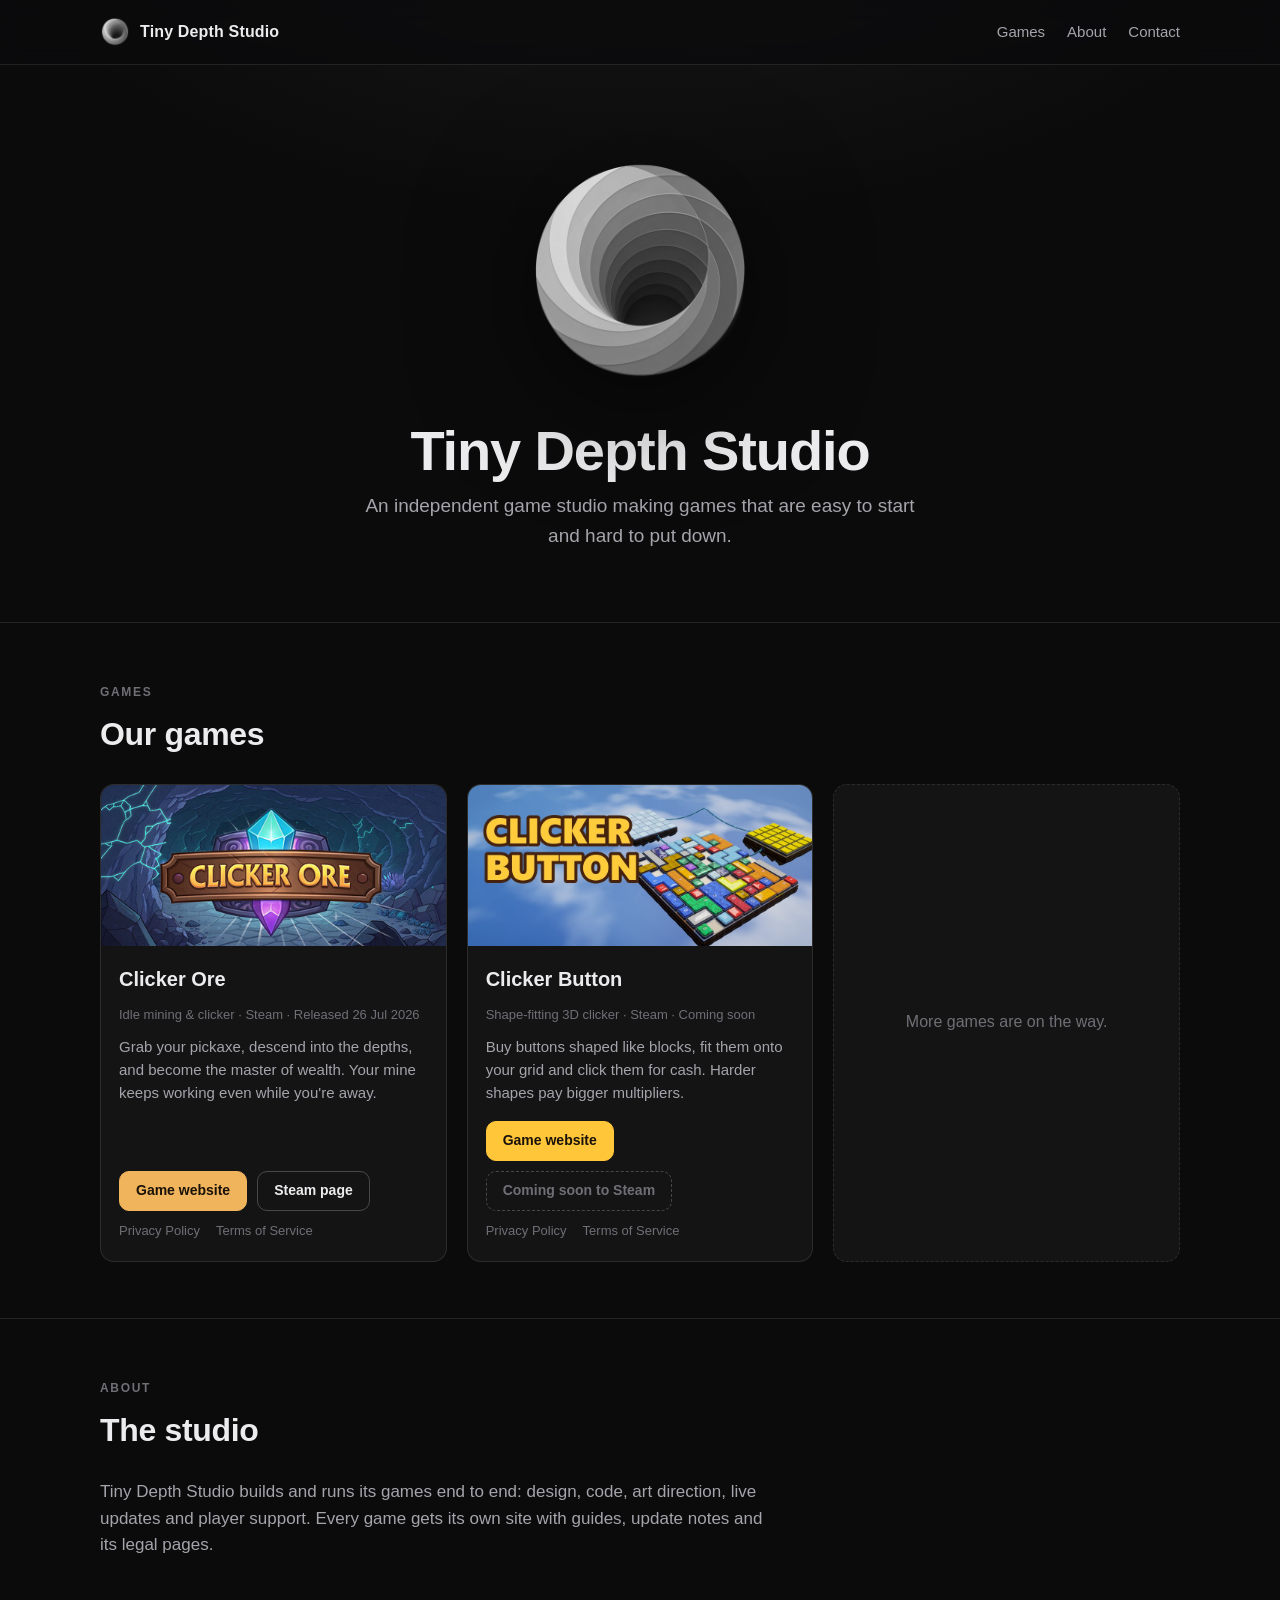
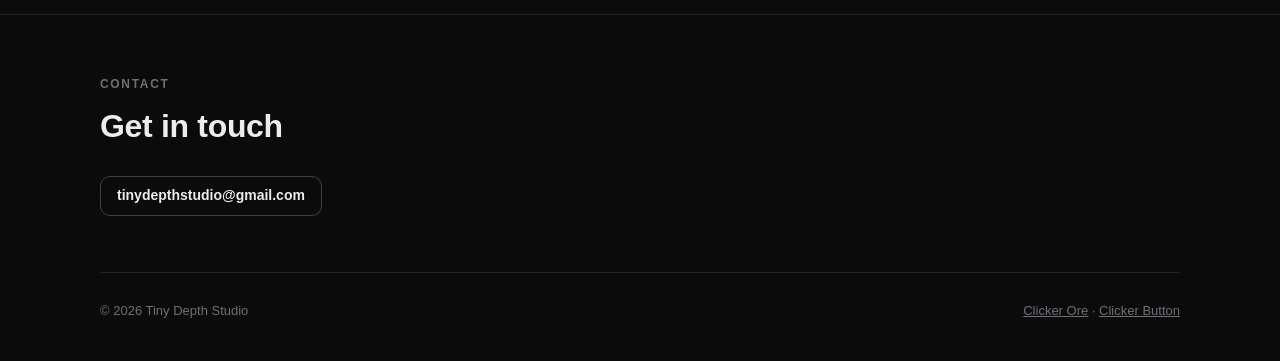
==== index.html @ be258fbb "Initial public version Co-Authored-By: Claude Opus 5.5 <noreply@anthropic.com>" ====
<!DOCTYPE html>
<html lang="en">
<head>
<meta charset="utf-8">
<meta http-equiv="Content-Security-Policy" content="default-src 'none'; img-src 'self'; style-src 'self'; base-uri 'none'; form-action 'none'; upgrade-insecure-requests">
<meta name="referrer" content="strict-origin-when-cross-origin">
<title>Tiny Depth Studio</title>
<meta name="viewport" content="width=device-width, initial-scale=1">
<meta name="description" content="Tiny Depth Studio is an independent game studio. Home of Clicker Ore and Clicker Button.">
<meta property="og:title" content="Tiny Depth Studio">
<meta property="og:description" content="Tiny Depth Studio is an independent game studio. Home of Clicker Ore and Clicker Button.">
<meta property="og:image" content="https://tiny-depth-studio.github.io/assets/logo.png">
<meta property="og:type" content="website">
<link rel="canonical" href="https://tiny-depth-studio.github.io/">
<link rel="icon" type="image/png" href="assets/favicon.png">
<link rel="apple-touch-icon" href="assets/apple-touch-icon.png">
<link rel="stylesheet" href="assets/site.css">
</head>
<body>

<header class="top">
  <div class="wrap">
    <a class="brand" href=""><img src="assets/logo.png" alt=""><span>Tiny Depth Studio</span></a>
    <nav class="links">
      <a href="#games">Games</a>
      <a href="#about">About</a>
      <a href="#contact">Contact</a>
    </nav>
  </div>
</header>

<main>
  <section class="hero wrap">
    <img src="assets/logo.png" alt="Tiny Depth Studio logo">
    <h1>Tiny Depth Studio</h1>
    <p>An independent game studio making games that are easy to start and hard to put down.</p>
  </section>

  <section class="block" id="games">
    <div class="wrap">
      <span class="kicker">Games</span>
      <h2>Our games</h2>
      <div class="games">
        <article class="game clicker-ore">
          <a href="https://tiny-depth-studio.github.io/Clicker-Ore-Legal/"><img src="assets/games/clicker-ore/header.jpg" alt="Clicker Ore" width="460" height="215" loading="lazy"></a>
          <div class="body">
            <h3>Clicker Ore</h3>
            <span class="meta">Idle mining &amp; clicker · Steam · Released 26 Jul 2026</span>
            <p>Grab your pickaxe, descend into the depths, and become the master of wealth. Your mine keeps working even while you&#x27;re away.</p>
            <div class="actions">
              <a class="btn primary" href="https://tiny-depth-studio.github.io/Clicker-Ore-Legal/">Game website</a>
              <a class="btn" href="https://store.steampowered.com/app/3810540/">Steam page</a>
            </div>
            <div class="legal">
              <a href="https://tiny-depth-studio.github.io/Clicker-Ore-Legal/privacy-policy.html">Privacy Policy</a>
              <a href="https://tiny-depth-studio.github.io/Clicker-Ore-Legal/terms-of-service.html">Terms of Service</a>
            </div>
          </div>
        </article>
        <article class="game clicker-button">
          <a href="https://tiny-depth-studio.github.io/Clicker-Button-Legal/"><img src="assets/games/clicker-button/header.jpg" alt="Clicker Button" width="460" height="215" loading="lazy"></a>
          <div class="body">
            <h3>Clicker Button</h3>
            <span class="meta">Shape-fitting 3D clicker · Steam · Coming soon</span>
            <p>Buy buttons shaped like blocks, fit them onto your grid and click them for cash. Harder shapes pay bigger multipliers.</p>
            <div class="actions">
              <a class="btn primary" href="https://tiny-depth-studio.github.io/Clicker-Button-Legal/">Game website</a>
              <span class="btn soon" aria-disabled="true">Coming soon to Steam</span>
            </div>
            <div class="legal">
              <a href="https://tiny-depth-studio.github.io/Clicker-Button-Legal/privacy-policy.html">Privacy Policy</a>
              <a href="https://tiny-depth-studio.github.io/Clicker-Button-Legal/terms-of-service.html">Terms of Service</a>
            </div>
          </div>
        </article>
        <div class="game soon">More games are on the way.</div>
      </div>
    </div>
  </section>

  <section class="block about" id="about">
    <div class="wrap">
      <span class="kicker">About</span>
      <h2>The studio</h2>
      <p>Tiny Depth Studio builds and runs its games end to end: design, code, art direction, live updates and player support. Every game gets its own site with guides, update notes and its legal pages.</p>
    </div>
  </section>

  <section class="block" id="contact">
    <div class="wrap">
      <span class="kicker">Contact</span>
      <h2>Get in touch</h2>
      <div class="contact-row">
        <a class="btn" href="mailto:tinydepthstudio@gmail.com">tinydepthstudio@gmail.com</a>
      </div>
    </div>
  </section>
</main>

<div class="wrap">
  <footer class="site">
    <span>© 2026 Tiny Depth Studio</span>
    <span class="footer-games"><a href="https://tiny-depth-studio.github.io/Clicker-Ore-Legal/">Clicker Ore</a> · <a href="https://tiny-depth-studio.github.io/Clicker-Button-Legal/">Clicker Button</a></span>
  </footer>
</div>

</body>
</html>
---- assets/site.css ----
:root {
  --bg: #0b0b0c;
  --bg-soft: #131315;
  --card: rgba(255, 255, 255, 0.04);
  --card-hover: rgba(255, 255, 255, 0.075);
  --text: #ececee;
  --text-dim: #a4a4ab;
  --text-faint: #6f6f76;
  --line: rgba(255, 255, 255, 0.10);
  --line-strong: rgba(255, 255, 255, 0.22);
  --accent: #d9d9de;
  --game-accent: #f0b45c;
  --font: ui-sans-serif, "Segoe UI Variable Display", "Segoe UI", Inter, Roboto, "Helvetica Neue", Arial, sans-serif;
}

* { box-sizing: border-box; }

html { scroll-behavior: smooth; }

body {
  margin: 0;
  background:
    radial-gradient(1200px 700px at 50% -10%, rgba(255, 255, 255, 0.07), transparent 60%),
    var(--bg);
  color: var(--text);
  font-family: var(--font);
  line-height: 1.55;
  -webkit-font-smoothing: antialiased;
}

a { color: inherit; }

.wrap { width: min(1080px, 100% - 32px); margin: 0 auto; }

header.top {
  position: sticky;
  top: 0;
  z-index: 10;
  backdrop-filter: blur(10px);
  background: rgba(11, 11, 12, 0.72);
  border-bottom: 1px solid var(--line);
}

header.top .wrap {
  display: flex;
  align-items: center;
  justify-content: space-between;
  gap: 16px;
  height: 64px;
}

.brand {
  display: flex;
  align-items: center;
  gap: 10px;
  text-decoration: none;
  font-weight: 650;
  letter-spacing: 0.01em;
}

.brand img { width: 30px; height: 30px; }

nav.links { display: flex; gap: 22px; font-size: 15px; }

nav.links a { text-decoration: none; color: var(--text-dim); }

nav.links a:hover { color: var(--text); }

.hero {
  display: grid;
  justify-items: center;
  text-align: center;
  padding: 88px 0 72px;
}

.hero img {
  width: min(240px, 56vw);
  height: auto;
  filter: drop-shadow(0 24px 60px rgba(0, 0, 0, 0.6));
}

.hero h1 {
  margin: 28px 0 10px;
  font-size: clamp(34px, 6vw, 56px);
  line-height: 1.08;
  letter-spacing: -0.02em;
}

.hero p {
  margin: 0;
  max-width: 560px;
  color: var(--text-dim);
  font-size: clamp(16px, 2.2vw, 19px);
}

.block { padding: 56px 0; border-top: 1px solid var(--line); }

.kicker {
  display: inline-block;
  font-size: 12px;
  font-weight: 650;
  letter-spacing: 0.14em;
  text-transform: uppercase;
  color: var(--text-faint);
}

.block h2 { margin: 6px 0 24px; font-size: clamp(24px, 3.4vw, 32px); letter-spacing: -0.01em; }

.games {
  display: grid;
  grid-template-columns: repeat(auto-fill, minmax(min(300px, 100%), 1fr));
  gap: 20px;
}

.game {
  display: flex;
  flex-direction: column;
  border: 1px solid var(--line);
  border-radius: 14px;
  background: var(--card);
  overflow: hidden;
  transition: background 0.2s, border-color 0.2s, transform 0.2s;
}

.game:hover { background: var(--card-hover); border-color: var(--line-strong); transform: translateY(-2px); }

.game img { display: block; width: 100%; height: auto; aspect-ratio: 460 / 215; object-fit: cover; }

.game .body { display: flex; flex-direction: column; gap: 10px; padding: 18px 18px 20px; flex: 1; }

.game h3 { margin: 0; font-size: 20px; }

.game .meta { font-size: 13px; color: var(--text-faint); }

.game p { margin: 0; color: var(--text-dim); font-size: 15px; }

.actions { display: flex; flex-wrap: wrap; gap: 10px; margin-top: auto; padding-top: 6px; }

.btn {
  display: inline-flex;
  align-items: center;
  justify-content: center;
  min-height: 40px;
  padding: 0 16px;
  border-radius: 10px;
  font-size: 14px;
  font-weight: 600;
  text-decoration: none;
  border: 1px solid var(--line-strong);
  color: var(--text);
  background: transparent;
}

.btn:hover { border-color: var(--text-dim); }

.btn.primary { background: var(--game-accent); border-color: var(--game-accent); color: #1a1208; }

.btn.soon, .btn.soon:hover { cursor: default; border-style: dashed; border-color: var(--line-strong); color: var(--text-faint); }

.btn.primary:hover { filter: brightness(1.08); }

.game.clicker-button { --game-accent: #ffc63a; }

.game .legal { display: flex; flex-wrap: wrap; gap: 4px 16px; font-size: 13px; }

.game .legal a { color: var(--text-faint); text-decoration: none; }

.game .legal a:hover { color: var(--text-dim); }

.game.soon {
  align-items: center;
  justify-content: center;
  min-height: 260px;
  border-style: dashed;
  color: var(--text-faint);
  text-align: center;
  padding: 24px;
}

.game.soon:hover { transform: none; background: var(--card); }

.about p { margin: 0; max-width: 680px; color: var(--text-dim); font-size: 17px; }

.contact-row { display: flex; flex-wrap: wrap; gap: 12px; }

footer.site {
  display: flex;
  flex-wrap: wrap;
  justify-content: space-between;
  gap: 10px;
  padding: 28px 0 40px;
  border-top: 1px solid var(--line);
  color: var(--text-faint);
  font-size: 13px;
}

.not-found { padding: 120px 0 96px; }

.not-found .actions { justify-content: center; margin-top: 24px; }

a:focus-visible { outline: 2px solid var(--text); outline-offset: 3px; border-radius: 6px; }

@media (prefers-reduced-motion: reduce) {
  html { scroll-behavior: auto; }
  .game, .game:hover { transition: none; transform: none; }
}

@media (max-width: 560px) {
  nav.links { gap: 14px; font-size: 14px; }
  .brand span { display: none; }
  .hero { padding: 56px 0 48px; }
}
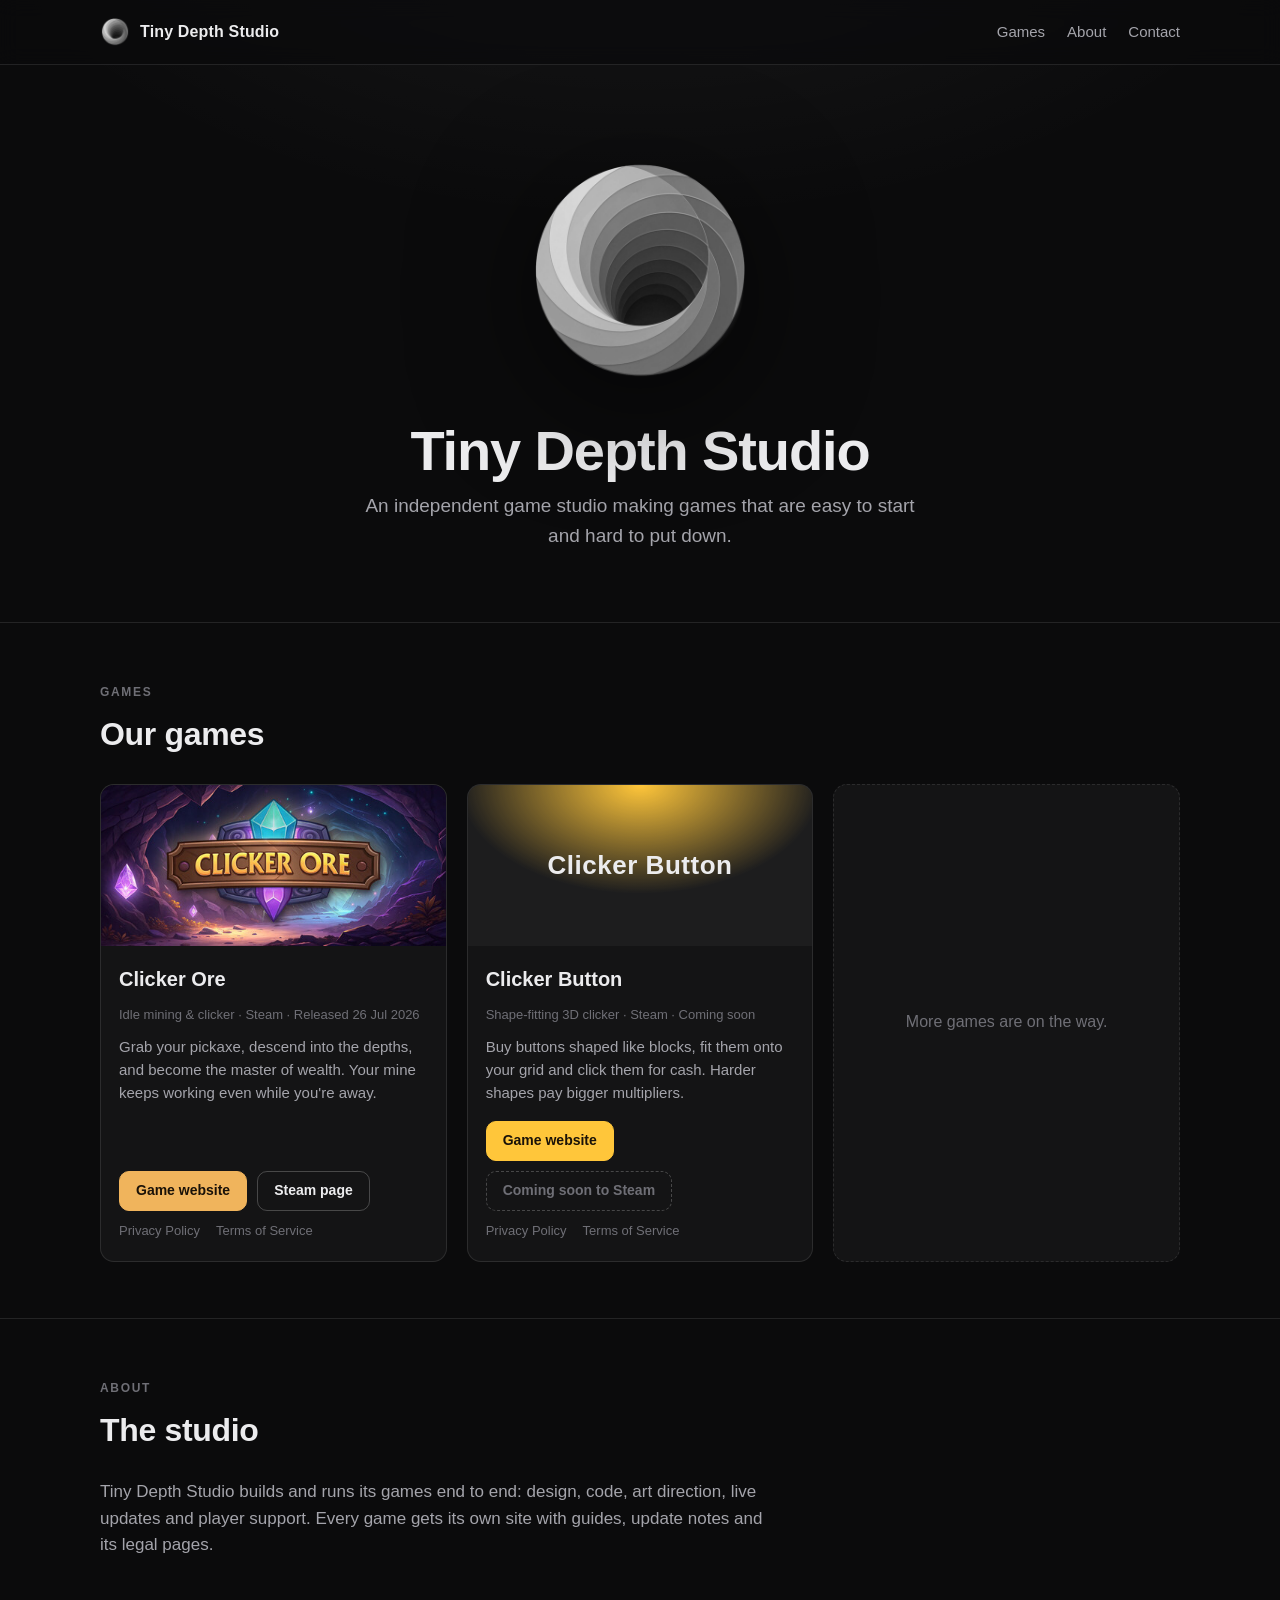
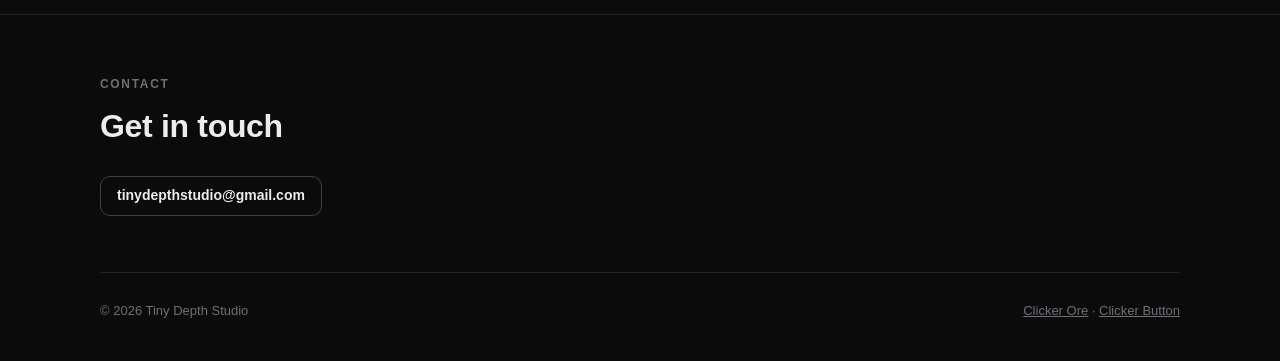
==== commit 536ddd76: "Show a name cover instead of art for unreleased games The Clicker Button card no longer uses a heade" ====
--- a/index.html
+++ b/index.html
@@ -58,7 +58,7 @@
           </div>
         </article>
         <article class="game clicker-button">
-          <a href="https://tiny-depth-studio.github.io/Clicker-Button-Legal/"><img src="assets/games/clicker-button/header.jpg" alt="Clicker Button" width="460" height="215" loading="lazy"></a>
+          <a class="cover" href="https://tiny-depth-studio.github.io/Clicker-Button-Legal/"><span>Clicker Button</span></a>
           <div class="body">
             <h3>Clicker Button</h3>
             <span class="meta">Shape-fitting 3D clicker · Steam · Coming soon</span>
--- a/assets/site.css
+++ b/assets/site.css
@@ -126,6 +126,8 @@
 
 .game img { display: block; width: 100%; height: auto; aspect-ratio: 460 / 215; object-fit: cover; }
 
+.game .cover { display: flex; align-items: center; justify-content: center; aspect-ratio: 460 / 215; background: radial-gradient(70% 90% at 50% 0%, var(--game-accent, var(--line-strong)), transparent 75%), var(--card); color: var(--text); font-size: 26px; font-weight: 700; text-decoration: none; letter-spacing: 0.02em; }
+
 .game .body { display: flex; flex-direction: column; gap: 10px; padding: 18px 18px 20px; flex: 1; }
 
 .game h3 { margin: 0; font-size: 20px; }
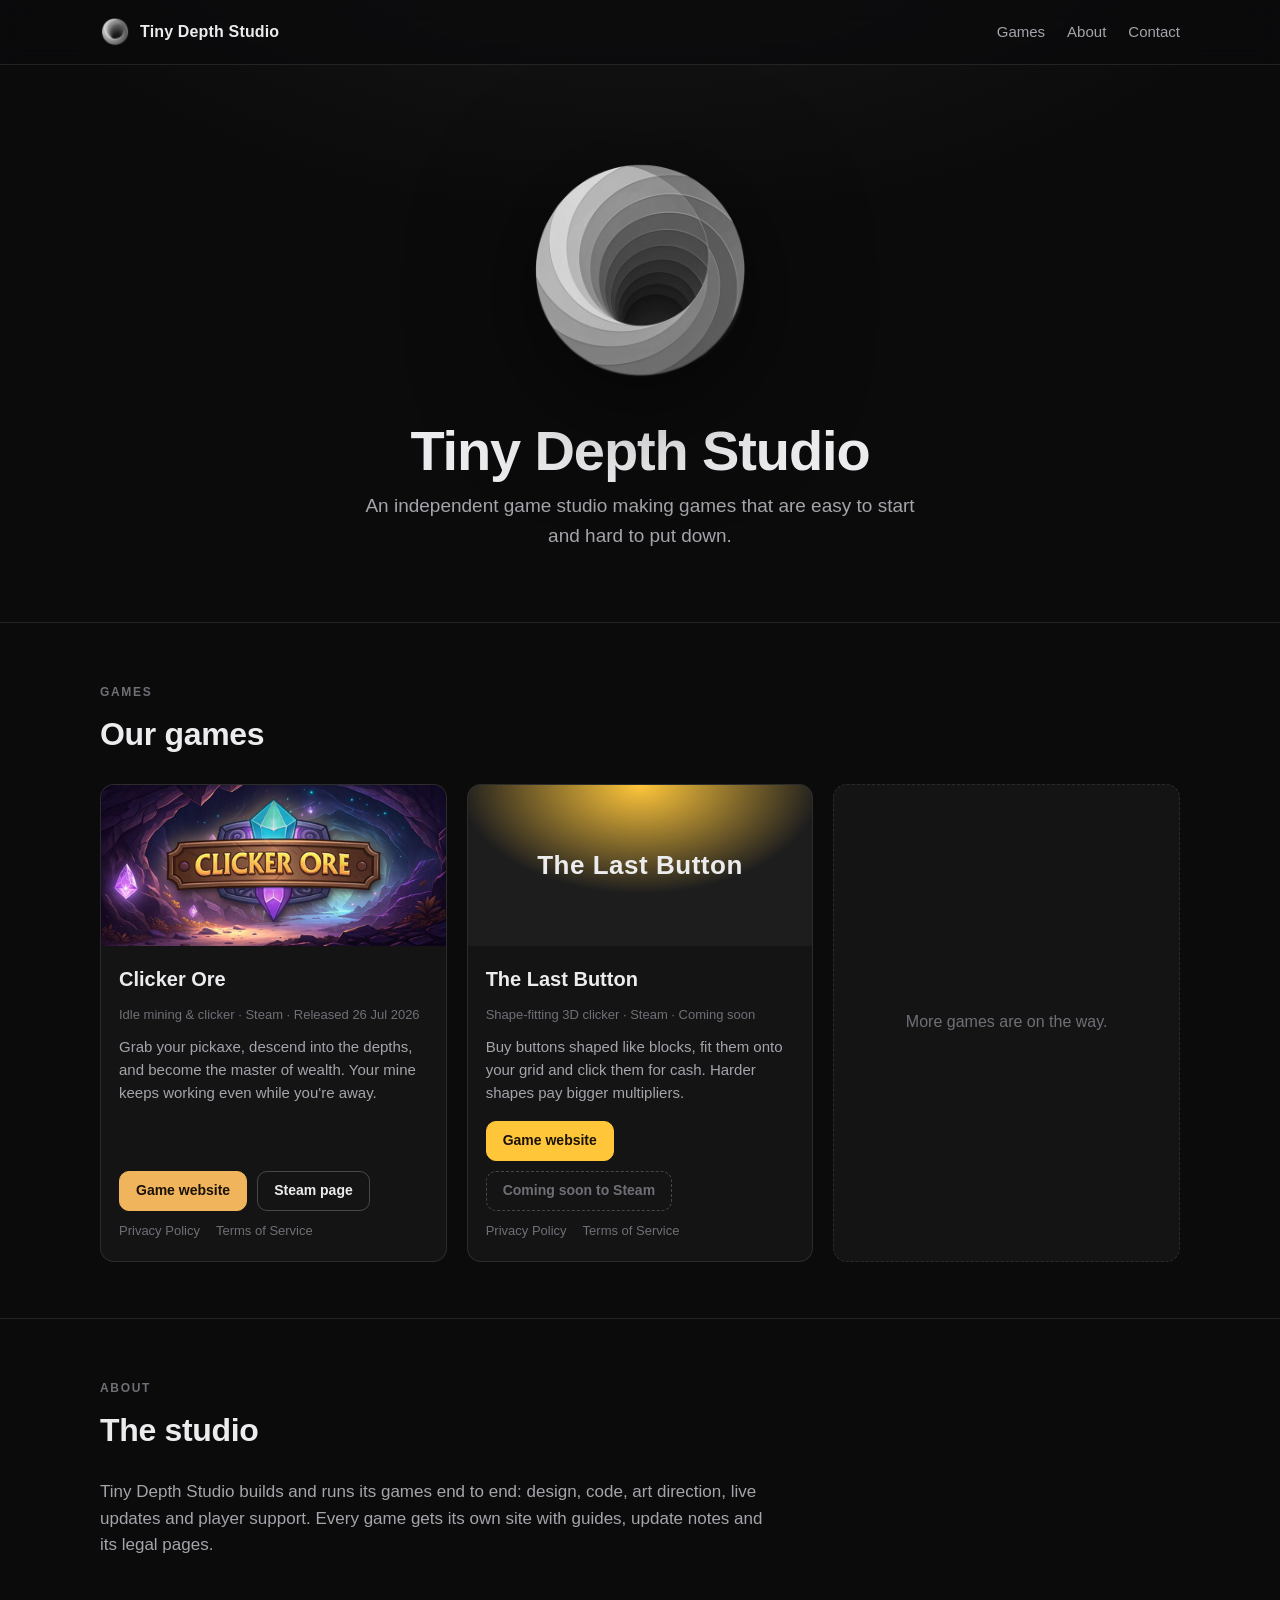
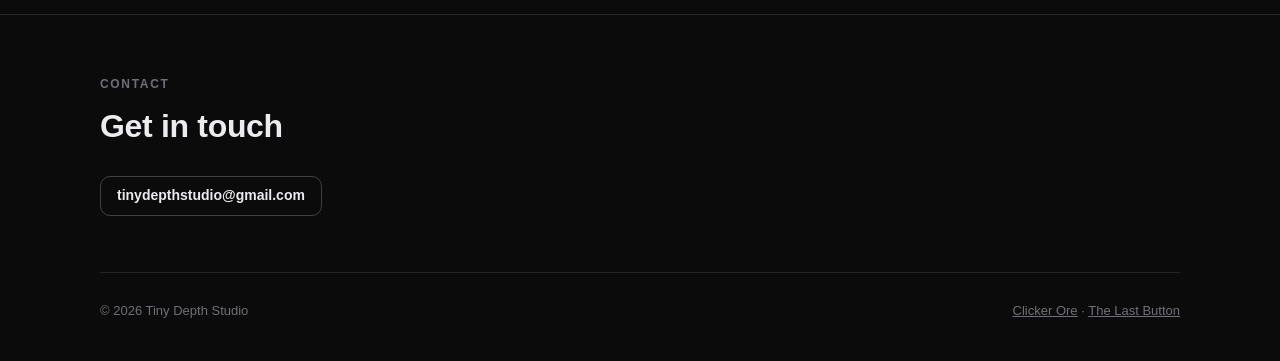
==== commit bc1c3363: "Rename Clicker Button to The Last Button Card, links and slug follow the renamed The-Last-Button-Leg" ====
--- a/index.html
+++ b/index.html
@@ -6,9 +6,9 @@
 <meta name="referrer" content="strict-origin-when-cross-origin">
 <title>Tiny Depth Studio</title>
 <meta name="viewport" content="width=device-width, initial-scale=1">
-<meta name="description" content="Tiny Depth Studio is an independent game studio. Home of Clicker Ore and Clicker Button.">
+<meta name="description" content="Tiny Depth Studio is an independent game studio. Home of Clicker Ore and The Last Button.">
 <meta property="og:title" content="Tiny Depth Studio">
-<meta property="og:description" content="Tiny Depth Studio is an independent game studio. Home of Clicker Ore and Clicker Button.">
+<meta property="og:description" content="Tiny Depth Studio is an independent game studio. Home of Clicker Ore and The Last Button.">
 <meta property="og:image" content="https://tiny-depth-studio.github.io/assets/logo.png">
 <meta property="og:type" content="website">
 <link rel="canonical" href="https://tiny-depth-studio.github.io/">
@@ -57,19 +57,19 @@
             </div>
           </div>
         </article>
-        <article class="game clicker-button">
-          <a class="cover" href="https://tiny-depth-studio.github.io/Clicker-Button-Legal/"><span>Clicker Button</span></a>
+        <article class="game the-last-button">
+          <a class="cover" href="https://tiny-depth-studio.github.io/The-Last-Button-Legal/"><span>The Last Button</span></a>
           <div class="body">
-            <h3>Clicker Button</h3>
+            <h3>The Last Button</h3>
             <span class="meta">Shape-fitting 3D clicker · Steam · Coming soon</span>
             <p>Buy buttons shaped like blocks, fit them onto your grid and click them for cash. Harder shapes pay bigger multipliers.</p>
             <div class="actions">
-              <a class="btn primary" href="https://tiny-depth-studio.github.io/Clicker-Button-Legal/">Game website</a>
+              <a class="btn primary" href="https://tiny-depth-studio.github.io/The-Last-Button-Legal/">Game website</a>
               <span class="btn soon" aria-disabled="true">Coming soon to Steam</span>
             </div>
             <div class="legal">
-              <a href="https://tiny-depth-studio.github.io/Clicker-Button-Legal/privacy-policy.html">Privacy Policy</a>
-              <a href="https://tiny-depth-studio.github.io/Clicker-Button-Legal/terms-of-service.html">Terms of Service</a>
+              <a href="https://tiny-depth-studio.github.io/The-Last-Button-Legal/privacy-policy.html">Privacy Policy</a>
+              <a href="https://tiny-depth-studio.github.io/The-Last-Button-Legal/terms-of-service.html">Terms of Service</a>
             </div>
           </div>
         </article>
@@ -100,7 +100,7 @@
 <div class="wrap">
   <footer class="site">
     <span>© 2026 Tiny Depth Studio</span>
-    <span class="footer-games"><a href="https://tiny-depth-studio.github.io/Clicker-Ore-Legal/">Clicker Ore</a> · <a href="https://tiny-depth-studio.github.io/Clicker-Button-Legal/">Clicker Button</a></span>
+    <span class="footer-games"><a href="https://tiny-depth-studio.github.io/Clicker-Ore-Legal/">Clicker Ore</a> · <a href="https://tiny-depth-studio.github.io/The-Last-Button-Legal/">The Last Button</a></span>
   </footer>
 </div>
 
--- a/assets/site.css
+++ b/assets/site.css
@@ -161,7 +161,7 @@
 
 .btn.primary:hover { filter: brightness(1.08); }
 
-.game.clicker-button { --game-accent: #ffc63a; }
+.game.the-last-button { --game-accent: #ffc63a; }
 
 .game .legal { display: flex; flex-wrap: wrap; gap: 4px 16px; font-size: 13px; }
 
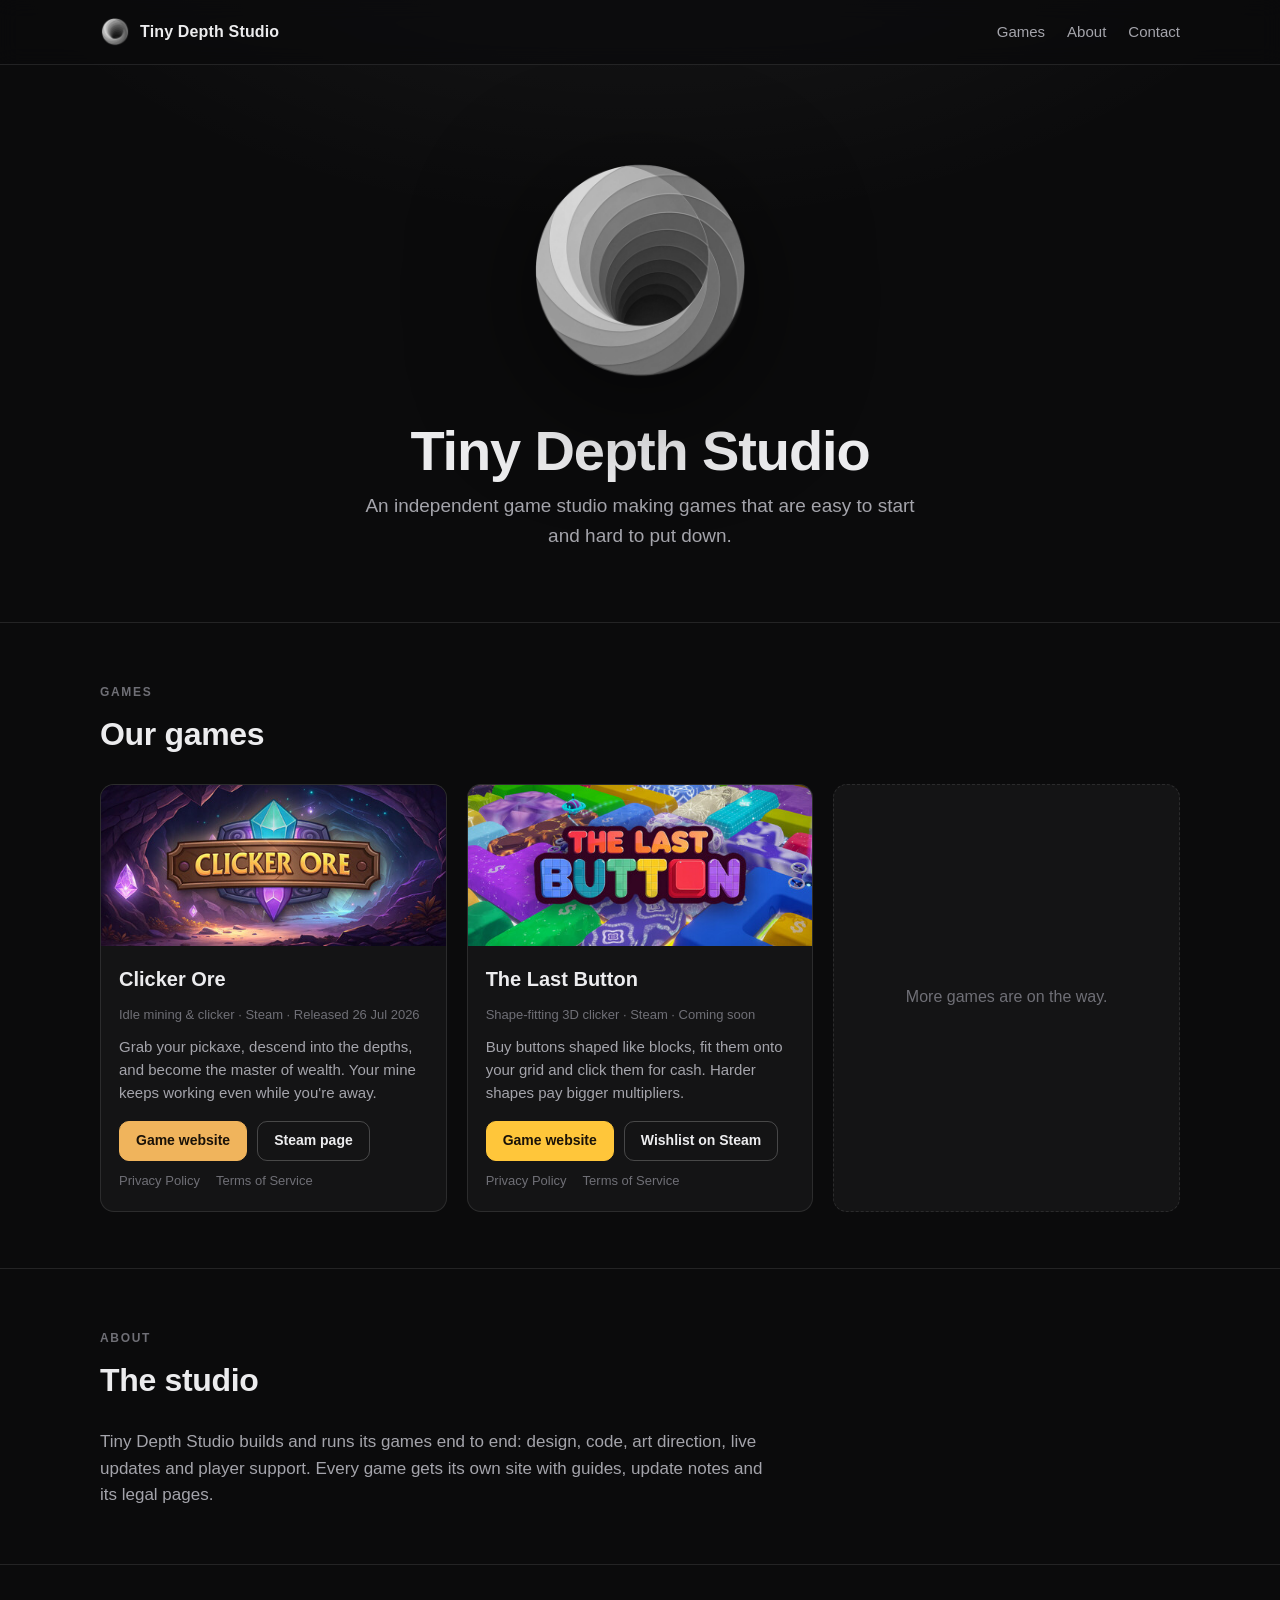
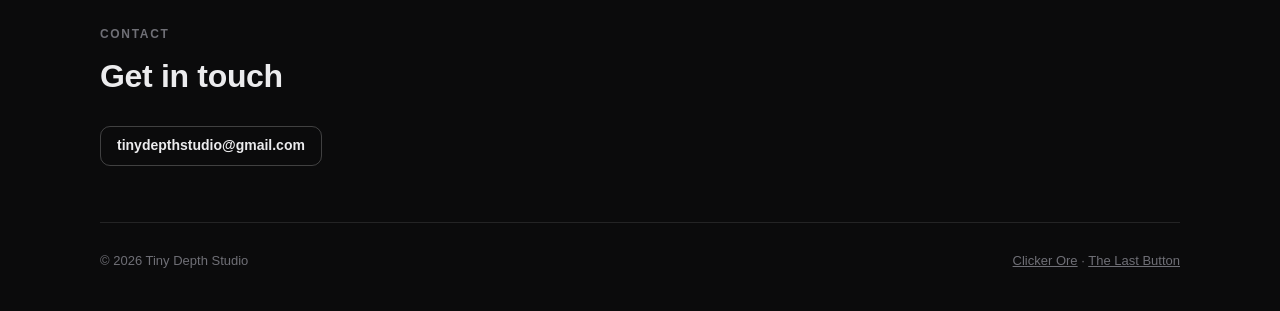
==== commit 5168a577: "Refresh game data from Steam" ====
--- a/index.html
+++ b/index.html
@@ -58,14 +58,14 @@
           </div>
         </article>
         <article class="game the-last-button">
-          <a class="cover" href="https://tiny-depth-studio.github.io/The-Last-Button-Legal/"><span>The Last Button</span></a>
+          <a href="https://tiny-depth-studio.github.io/The-Last-Button-Legal/"><img src="assets/games/the-last-button/header.jpg" alt="The Last Button" width="460" height="215" loading="lazy"></a>
           <div class="body">
             <h3>The Last Button</h3>
             <span class="meta">Shape-fitting 3D clicker · Steam · Coming soon</span>
             <p>Buy buttons shaped like blocks, fit them onto your grid and click them for cash. Harder shapes pay bigger multipliers.</p>
             <div class="actions">
               <a class="btn primary" href="https://tiny-depth-studio.github.io/The-Last-Button-Legal/">Game website</a>
-              <span class="btn soon" aria-disabled="true">Coming soon to Steam</span>
+              <a class="btn" href="https://store.steampowered.com/app/5526030/">Wishlist on Steam</a>
             </div>
             <div class="legal">
               <a href="https://tiny-depth-studio.github.io/The-Last-Button-Legal/privacy-policy.html">Privacy Policy</a>
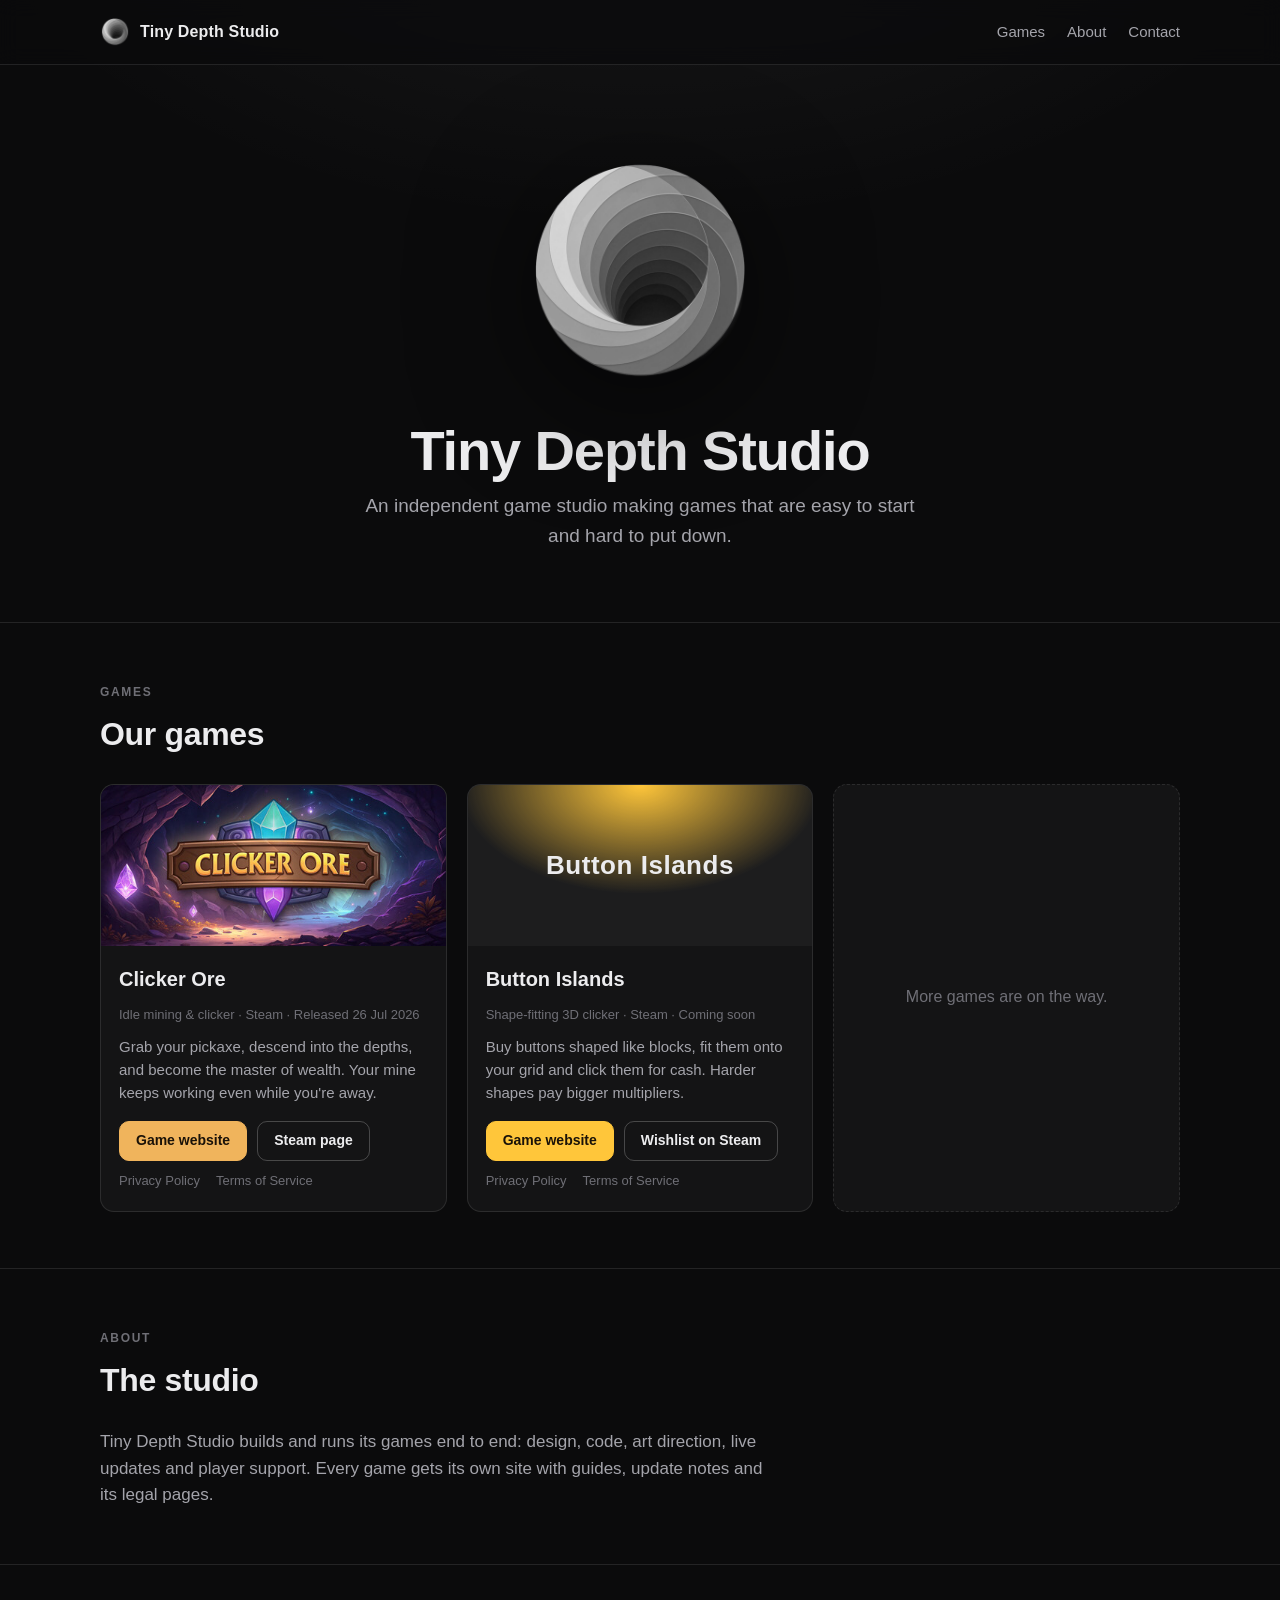
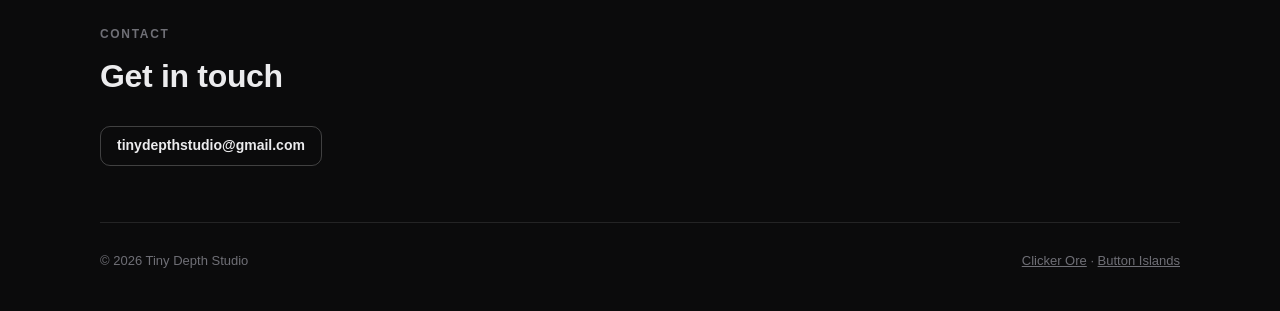
==== commit a52c39cc: "Rename The Last Button to Button Islands The card shows the name cover instead of the Steam header w" ====
--- a/index.html
+++ b/index.html
@@ -6,9 +6,9 @@
 <meta name="referrer" content="strict-origin-when-cross-origin">
 <title>Tiny Depth Studio</title>
 <meta name="viewport" content="width=device-width, initial-scale=1">
-<meta name="description" content="Tiny Depth Studio is an independent game studio. Home of Clicker Ore and The Last Button.">
+<meta name="description" content="Tiny Depth Studio is an independent game studio. Home of Clicker Ore and Button Islands.">
 <meta property="og:title" content="Tiny Depth Studio">
-<meta property="og:description" content="Tiny Depth Studio is an independent game studio. Home of Clicker Ore and The Last Button.">
+<meta property="og:description" content="Tiny Depth Studio is an independent game studio. Home of Clicker Ore and Button Islands.">
 <meta property="og:image" content="https://tiny-depth-studio.github.io/assets/logo.png">
 <meta property="og:type" content="website">
 <link rel="canonical" href="https://tiny-depth-studio.github.io/">
@@ -57,19 +57,19 @@
             </div>
           </div>
         </article>
-        <article class="game the-last-button">
-          <a href="https://tiny-depth-studio.github.io/The-Last-Button-Legal/"><img src="assets/games/the-last-button/header.jpg" alt="The Last Button" width="460" height="215" loading="lazy"></a>
+        <article class="game button-islands">
+          <a class="cover" href="https://tiny-depth-studio.github.io/Button-Islands-Legal/"><span>Button Islands</span></a>
           <div class="body">
-            <h3>The Last Button</h3>
+            <h3>Button Islands</h3>
             <span class="meta">Shape-fitting 3D clicker · Steam · Coming soon</span>
             <p>Buy buttons shaped like blocks, fit them onto your grid and click them for cash. Harder shapes pay bigger multipliers.</p>
             <div class="actions">
-              <a class="btn primary" href="https://tiny-depth-studio.github.io/The-Last-Button-Legal/">Game website</a>
+              <a class="btn primary" href="https://tiny-depth-studio.github.io/Button-Islands-Legal/">Game website</a>
               <a class="btn" href="https://store.steampowered.com/app/5526030/">Wishlist on Steam</a>
             </div>
             <div class="legal">
-              <a href="https://tiny-depth-studio.github.io/The-Last-Button-Legal/privacy-policy.html">Privacy Policy</a>
-              <a href="https://tiny-depth-studio.github.io/The-Last-Button-Legal/terms-of-service.html">Terms of Service</a>
+              <a href="https://tiny-depth-studio.github.io/Button-Islands-Legal/privacy-policy.html">Privacy Policy</a>
+              <a href="https://tiny-depth-studio.github.io/Button-Islands-Legal/terms-of-service.html">Terms of Service</a>
             </div>
           </div>
         </article>
@@ -100,7 +100,7 @@
 <div class="wrap">
   <footer class="site">
     <span>© 2026 Tiny Depth Studio</span>
-    <span class="footer-games"><a href="https://tiny-depth-studio.github.io/Clicker-Ore-Legal/">Clicker Ore</a> · <a href="https://tiny-depth-studio.github.io/The-Last-Button-Legal/">The Last Button</a></span>
+    <span class="footer-games"><a href="https://tiny-depth-studio.github.io/Clicker-Ore-Legal/">Clicker Ore</a> · <a href="https://tiny-depth-studio.github.io/Button-Islands-Legal/">Button Islands</a></span>
   </footer>
 </div>
 
--- a/assets/site.css
+++ b/assets/site.css
@@ -161,7 +161,7 @@
 
 .btn.primary:hover { filter: brightness(1.08); }
 
-.game.the-last-button { --game-accent: #ffc63a; }
+.game.button-islands { --game-accent: #ffc63a; }
 
 .game .legal { display: flex; flex-wrap: wrap; gap: 4px 16px; font-size: 13px; }
 
